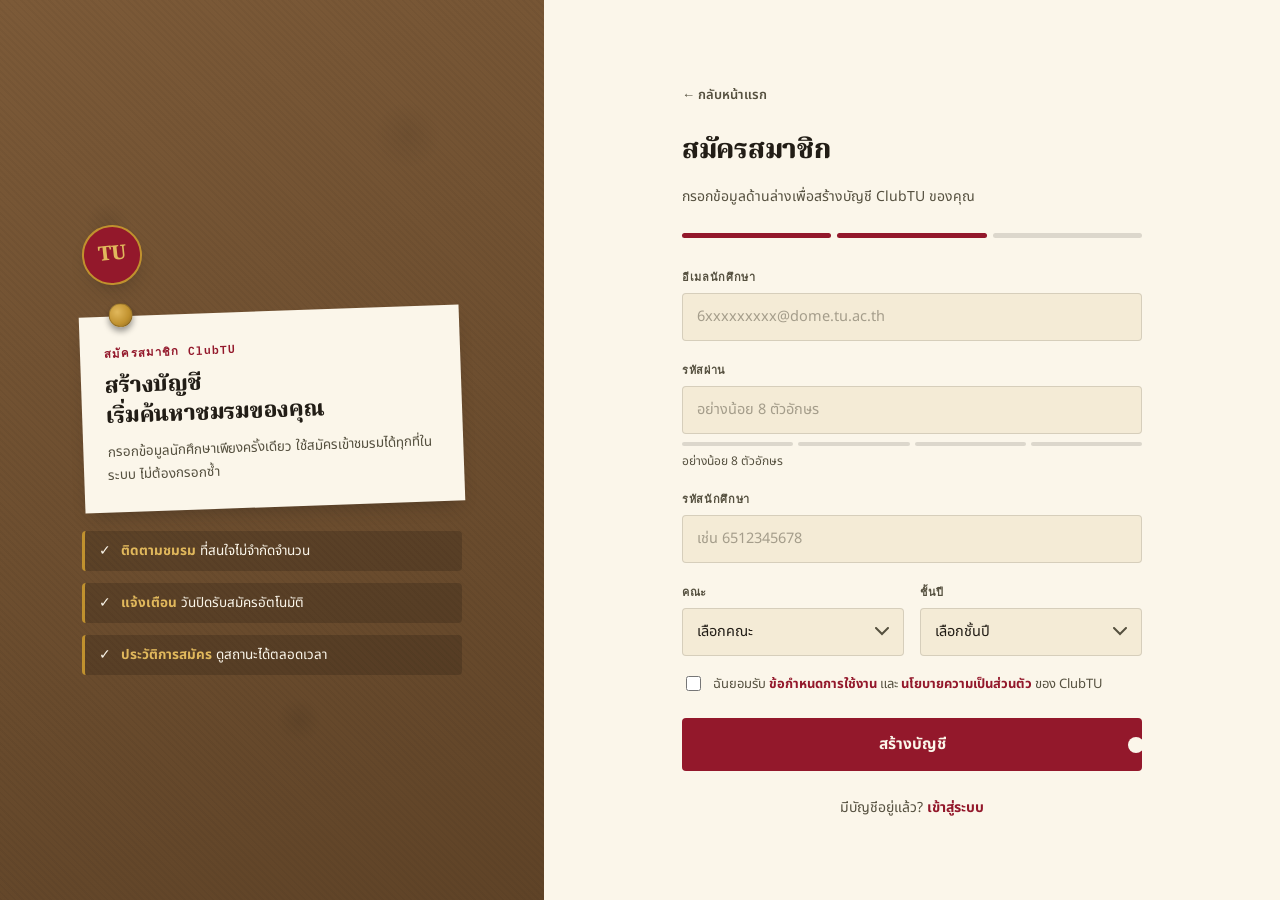
==== homepage.html @ 4a804010 "homepage v1 fix" ====
<!DOCTYPE html>
<html lang="th">
<head>
<meta charset="UTF-8">
<meta name="viewport" content="width=device-width, initial-scale=1.0">
<title>สมัครสมาชิก — ClubTU</title>
<link rel="preconnect" href="https://fonts.googleapis.com">
<link rel="preconnect" href="https://fonts.gstatic.com" crossorigin>
<link href="https://fonts.googleapis.com/css2?family=Noto+Serif+Thai:wght@500;600;700;800&family=Noto+Sans+Thai:wght@400;500;600;700&family=IBM+Plex+Mono:wght@400;500;600&display=swap" rel="stylesheet">
<link rel="stylesheet" href="homepage.css">
</head>
<body>

<div class="screen">

  <div class="board">
    <div class="board-content">
      <div class="seal-big">TU</div>
      <div class="board-note">
        <span class="eyebrow">สมัครสมาชิก ClubTU</span>
        <h2>สร้างบัญชี<br>เริ่มค้นหาชมรมของคุณ</h2>
        <p>กรอกข้อมูลนักศึกษาเพียงครั้งเดียว ใช้สมัครเข้าชมรมได้ทุกที่ในระบบ ไม่ต้องกรอกซ้ำ</p>
      </div>
      <div class="checklist">
        <div class="item">✓ <span><b>ติดตามชมรม</b> ที่สนใจไม่จำกัดจำนวน</span></div>
        <div class="item">✓ <span><b>แจ้งเตือน</b> วันปิดรับสมัครอัตโนมัติ</span></div>
        <div class="item">✓ <span><b>ประวัติการสมัคร</b> ดูสถานะได้ตลอดเวลา</span></div>
      </div>
    </div>
  </div>

  <div class="form-side">
    <div class="form-wrap">
      <a href="#" class="back">← กลับหน้าแรก</a>
      <h1>สมัครสมาชิก</h1>
      <p class="sub">กรอกข้อมูลด้านล่างเพื่อสร้างบัญชี ClubTU ของคุณ</p>

      <div class="step-track">
        <div class="dot filled"></div>
        <div class="dot filled"></div>
        <div class="dot"></div>
      </div>

      <form id="registerForm" novalidate>
        <div class="field">
          <label for="email">อีเมลนักศึกษา</label>
          <input type="email" id="email" placeholder="6xxxxxxxxx@dome.tu.ac.th" required>
        </div>

        <div class="field">
          <label for="password">รหัสผ่าน</label>
          <input type="password" id="password" placeholder="อย่างน้อย 8 ตัวอักษร" minlength="8" required>
          <div class="pw-strength" id="pwStrength"><span></span><span></span><span></span><span></span></div>
          <div class="hint" id="pwHint">อย่างน้อย 8 ตัวอักษร</div>
        </div>

        <div class="field">
          <label for="student_id">รหัสนักศึกษา</label>
          <input type="text" id="student_id" placeholder="เช่น 6512345678" inputmode="numeric" required>
        </div>

        <div class="grid-2">
          <div class="field">
            <label for="faculty">คณะ</label>
            <select id="faculty" required>
              <option value="" disabled selected>เลือกคณะ</option>
              <option>นิติศาสตร์</option>
              <option>พาณิชยศาสตร์และการบัญชี</option>
              <option>รัฐศาสตร์</option>
              <option>เศรษฐศาสตร์</option>
              <option>สังคมสงเคราะห์ศาสตร์</option>
              <option>ศิลปศาสตร์</option>
              <option>วารสารศาสตร์และสื่อสารมวลชน</option>
              <option>วิทยาศาสตร์และเทคโนโลยี</option>
              <option>วิศวกรรมศาสตร์</option>
              <option>แพทยศาสตร์</option>
              <option>สหเวชศาสตร์</option>
              <option>สถาปัตยกรรมศาสตร์และการผังเมือง</option>
              <option>อื่น ๆ</option>
            </select>
          </div>
          <div class="field">
            <label for="year">ชั้นปี</label>
            <select id="year" required>
              <option value="" disabled selected>เลือกชั้นปี</option>
              <option>ปี 1</option>
              <option>ปี 2</option>
              <option>ปี 3</option>
              <option>ปี 4</option>
              <option>ปี 5 ขึ้นไป</option>
            </select>
          </div>
        </div>

        <label class="terms-line">
          <input type="checkbox" id="terms" required>
          <span>ฉันยอมรับ <a href="#">ข้อกำหนดการใช้งาน</a> และ <a href="#">นโยบายความเป็นส่วนตัว</a> ของ ClubTU</span>
        </label>

        <div id="formError" class="form-error" hidden></div>

        <button type="submit" class="btn-ticket">สร้างบัญชี</button>
      </form>

      <div class="login-line">
        มีบัญชีอยู่แล้ว? <a href="#">เข้าสู่ระบบ</a>
      </div>
    </div>
  </div>

</div>

<script src="homepage.js"></script>
</body>
</html>
---- homepage.css ----
:root{
    --cream: #F4EBD6;
    --cork: #7C5A38;
    --cork-dark: #5F4327;
    --crimson: #93182B;
    --crimson-dark: #711220;
    --gold: #C0912E;
    --gold-light: #E1B85C;
    --ink: #221D16;
    --ink-soft: #55503F;
    --paper: #FBF6EA;
    --green: #4B7A50;
    --line: rgba(34,29,22,0.14);
    --shadow-pin: 0 10px 18px -8px rgba(34,29,22,0.35);
  }
  *{ box-sizing:border-box; }
  html,body{ height:100%; margin:0; }
  body{
    font-family:'Noto Sans Thai', sans-serif;
    color:var(--ink);
    background:var(--paper);
    -webkit-font-smoothing:antialiased;
  }
  h1,h2,h3,.display{ font-family:'Noto Serif Thai', serif; font-weight:800; margin:0; letter-spacing:-0.01em; }
  .mono{ font-family:'IBM Plex Mono', monospace; letter-spacing:0.03em; }
  a{ color:inherit; text-decoration:none; }
  button{ font-family:inherit; cursor:pointer; }
  :focus-visible{ outline:3px solid var(--crimson); outline-offset:2px; }

  .screen{
    min-height:100vh;
    display:grid;
    grid-template-columns:0.85fr 1.15fr;
  }
  @media (max-width:960px){
    .screen{ grid-template-columns:1fr; }
  }

  /* ===== LEFT: corkboard panel ===== */
  .board{
    position:relative;
    background:
      radial-gradient(circle at 20% 25%, rgba(0,0,0,0.08) 0, transparent 3%),
      radial-gradient(circle at 75% 15%, rgba(0,0,0,0.06) 0, transparent 4%),
      radial-gradient(circle at 55% 80%, rgba(0,0,0,0.07) 0, transparent 3%),
      repeating-linear-gradient(45deg, rgba(0,0,0,0.035) 0 2px, transparent 2px 5px),
      linear-gradient(160deg, var(--cork) 0%, var(--cork-dark) 100%);
    display:flex;
    align-items:center;
    justify-content:center;
    padding:56px 44px;
    overflow:hidden;
  }
  @media (max-width:960px){
    .board{ padding:40px 28px; min-height:240px; }
  }

  .board-content{ max-width:380px; position:relative; z-index:2; }

  .seal-big{
    width:60px; height:60px;
    border-radius:50%;
    background:var(--crimson);
    color:var(--gold-light);
    border:2.5px solid var(--gold);
    display:flex; align-items:center; justify-content:center;
    font-family:'Noto Serif Thai', serif;
    font-weight:800; font-size:20px;
    transform:rotate(-6deg);
    box-shadow:var(--shadow-pin);
    margin-bottom:26px;
  }

  .board-note{
    background:var(--paper);
    box-shadow:var(--shadow-pin);
    padding:26px 24px;
    position:relative;
    transform:rotate(-2deg);
  }
  .board-note::before{
    content:"";
    position:absolute; top:-13px; left:30px;
    width:22px; height:22px; border-radius:50%;
    background:radial-gradient(circle at 35% 35%, var(--gold-light), var(--gold) 60%, #8a651f 100%);
    box-shadow:0 4px 6px rgba(0,0,0,0.4);
    border:1px solid rgba(0,0,0,0.2);
  }
  .board-note .eyebrow{
    font-family:'IBM Plex Mono', monospace;
    font-size:11.5px; font-weight:600; letter-spacing:0.1em;
    color:var(--crimson);
    margin-bottom:10px;
    display:block;
  }
  .board-note h2{
    font-size:22px; line-height:1.35; color:var(--ink); margin-bottom:10px;
  }
  .board-note p{
    font-size:13.5px; line-height:1.65; color:var(--ink-soft); margin:0;
  }

  .checklist{
    margin-top:24px;
    display:flex; flex-direction:column; gap:12px;
  }
  .checklist .item{
    display:flex; align-items:flex-start; gap:10px;
    font-size:13.5px; color:var(--paper);
    background:rgba(0,0,0,0.16);
    padding:10px 14px;
    border-radius:4px;
    border-left:3px solid var(--gold);
  }
  .checklist .item b{ color:var(--gold-light); }

  @media (max-width:960px){ .checklist{ display:none; } }

  /* ===== RIGHT: form panel ===== */
  .form-side{
    display:flex;
    align-items:center;
    justify-content:center;
    padding:48px 32px;
  }
  .form-wrap{ width:100%; max-width:460px; }

  .form-wrap .back{
    font-size:13px; color:var(--ink-soft); font-weight:600; margin-bottom:24px; display:inline-flex; align-items:center; gap:6px;
  }
  .form-wrap .back:hover{ color:var(--crimson); }

  .form-wrap h1{ font-size:27px; margin-bottom:6px; }
  .form-wrap .sub{ font-size:14px; color:var(--ink-soft); margin-bottom:26px; }

  .step-track{
    display:flex; align-items:center; gap:6px;
    margin-bottom:28px;
  }
  .step-track .dot{
    height:5px; flex:1; border-radius:99px;
    background:var(--line);
  }
  .step-track .dot.filled{ background:var(--crimson); }

  .grid-2{
    display:grid; grid-template-columns:1fr 1fr; gap:16px;
  }
  @media (max-width:420px){ .grid-2{ grid-template-columns:1fr; } }

  .field{ margin-bottom:18px; }
  .field label{
    display:block;
    font-family:'IBM Plex Mono', monospace;
    font-size:11px; font-weight:600; letter-spacing:0.06em;
    color:var(--ink-soft);
    text-transform:uppercase;
    margin-bottom:7px;
  }
  .field input, .field select{
    width:100%;
    padding:12px 14px;
    font-family:'Noto Sans Thai', sans-serif;
    font-size:14.5px;
    color:var(--ink);
    background:var(--cream);
    border:1.5px solid var(--line);
    border-radius:4px;
    transition:border-color .15s ease, background .15s ease;
    appearance:none;
    -webkit-appearance:none;
  }
  .field select{
    background-image:url("data:image/svg+xml,%3Csvg xmlns='http://www.w3.org/2000/svg' width='14' height='9' viewBox='0 0 14 9'%3E%3Cpath d='M1 1L7 7L13 1' stroke='%2355503F' stroke-width='2' fill='none' stroke-linecap='round'/%3E%3C/svg%3E");
    background-repeat:no-repeat;
    background-position:right 14px center;
    padding-right:36px;
  }
  .field input::placeholder{ color:rgba(85,80,63,0.5); }
  .field input:focus, .field select:focus{
    border-color:var(--crimson);
    background:var(--paper);
    outline:none;
  }
  .hint{ font-size:12px; color:var(--ink-soft); margin-top:6px; }

  .pw-strength{
    display:flex; gap:5px; margin-top:8px;
  }
  .pw-strength span{ height:4px; flex:1; background:var(--line); border-radius:99px; }

  .terms-line{
    display:flex; align-items:flex-start; gap:9px;
    font-size:13px; color:var(--ink-soft);
    margin-bottom:24px; line-height:1.55;
  }
  .terms-line input{ accent-color:var(--crimson); width:15px; height:15px; margin-top:2px; flex-shrink:0; }
  .terms-line a{ color:var(--crimson); font-weight:700; }
  .terms-line a:hover{ text-decoration:underline; }

  .btn-ticket{
    width:100%;
    background:var(--crimson);
    color:var(--paper);
    padding:15px 22px;
    font-weight:700;
    font-size:15.5px;
    border-radius:4px;
    border:none;
    position:relative;
    display:flex; align-items:center; justify-content:center; gap:10px;
    transition:background .15s ease, transform .15s ease;
  }
  .btn-ticket::after{
    content:"";
    position:absolute; right:-2px; top:50%; transform:translateY(-50%);
    width:16px; height:16px; border-radius:50%;
    background:var(--paper);
  }
  .btn-ticket:hover{ background:var(--crimson-dark); transform:translateY(-1px); }

  .login-line{
    text-align:center;
    margin-top:26px;
    font-size:14px;
    color:var(--ink-soft);
  }
  .login-line a{ color:var(--crimson); font-weight:700; }
  .login-line a:hover{ text-decoration:underline; }

  @media (prefers-reduced-motion:reduce){
    *{ transition:none !important; }
  }

/* ===== FORM ERROR + PASSWORD STRENGTH STATES ===== */
.form-error{
  background:rgba(147,24,43,0.08);
  border:1.5px solid var(--crimson);
  color:var(--crimson);
  font-size:13px;
  padding:10px 14px;
  border-radius:4px;
  margin-bottom:18px;
}
.pw-strength span.weak{ background:var(--crimson); }
.pw-strength span.okay{ background:var(--gold); }
.pw-strength span.good{ background:var(--green); }
.field input.invalid{ border-color:var(--crimson); }
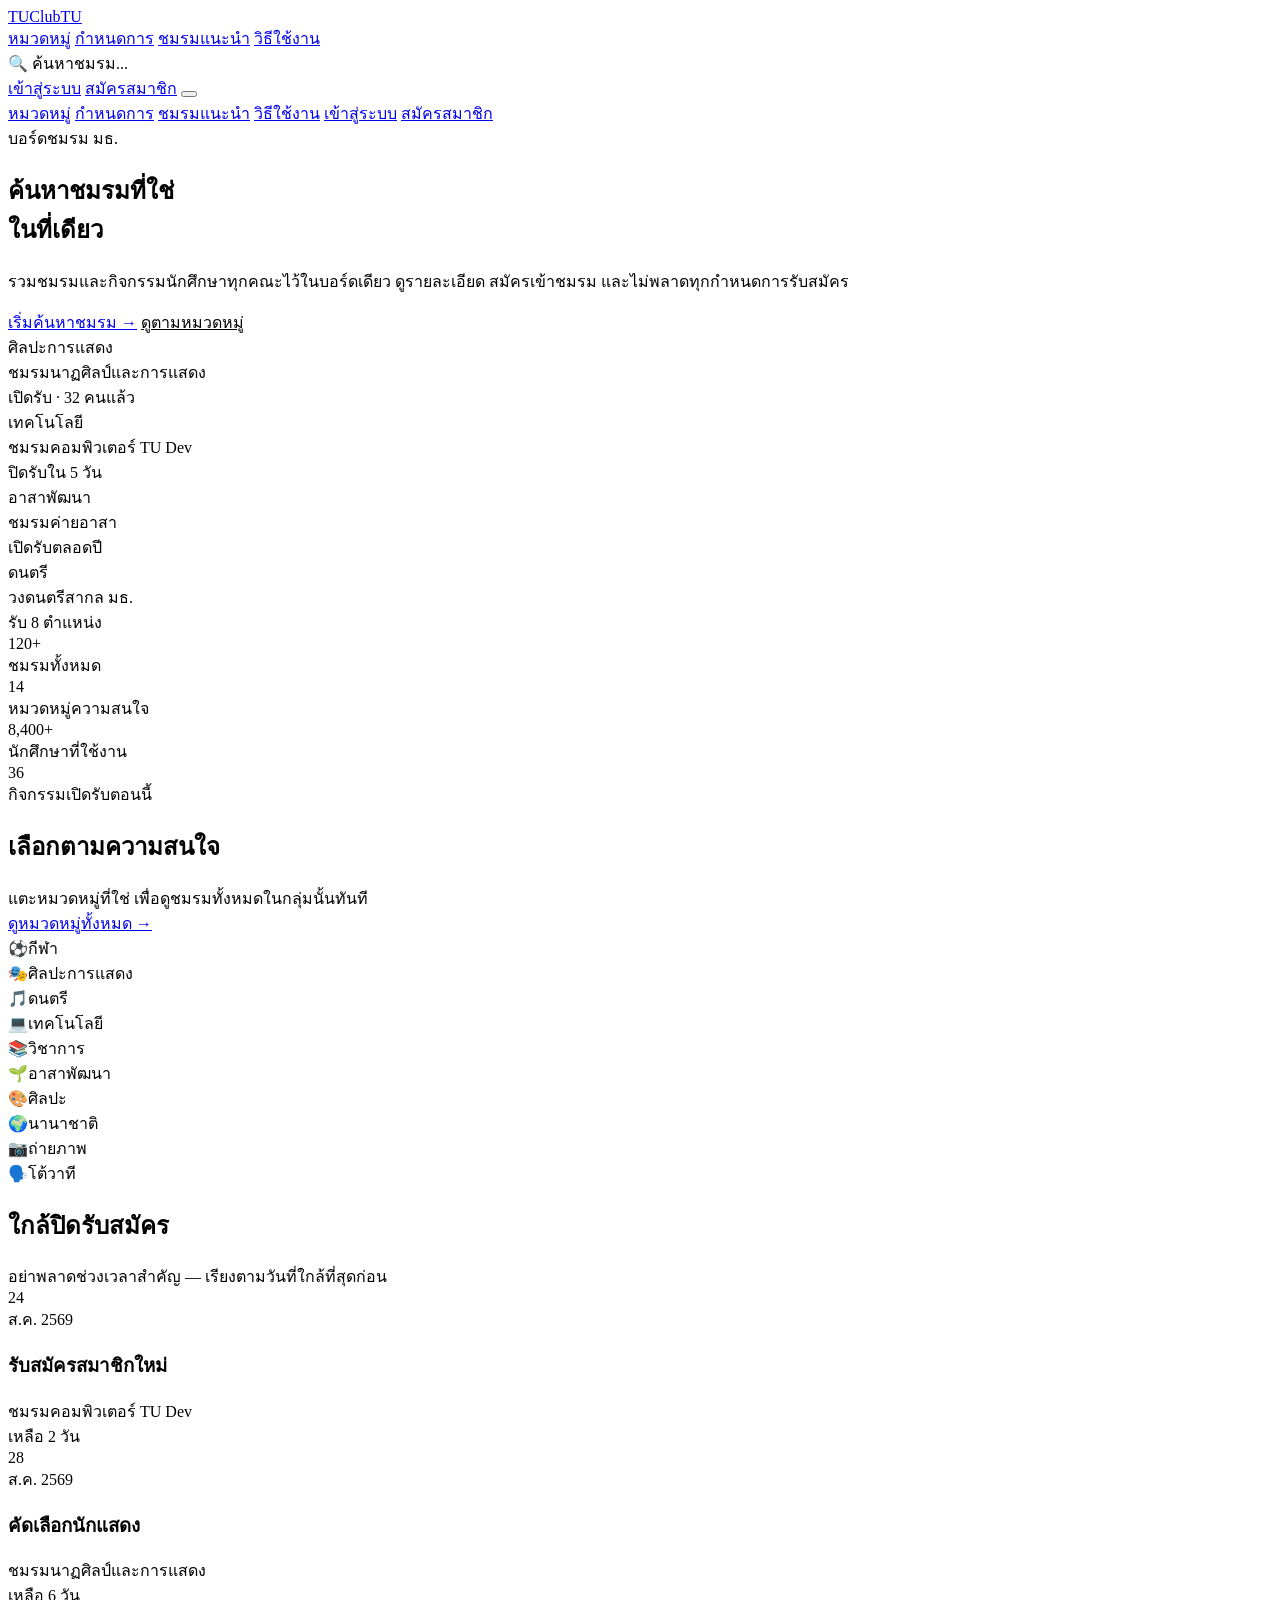
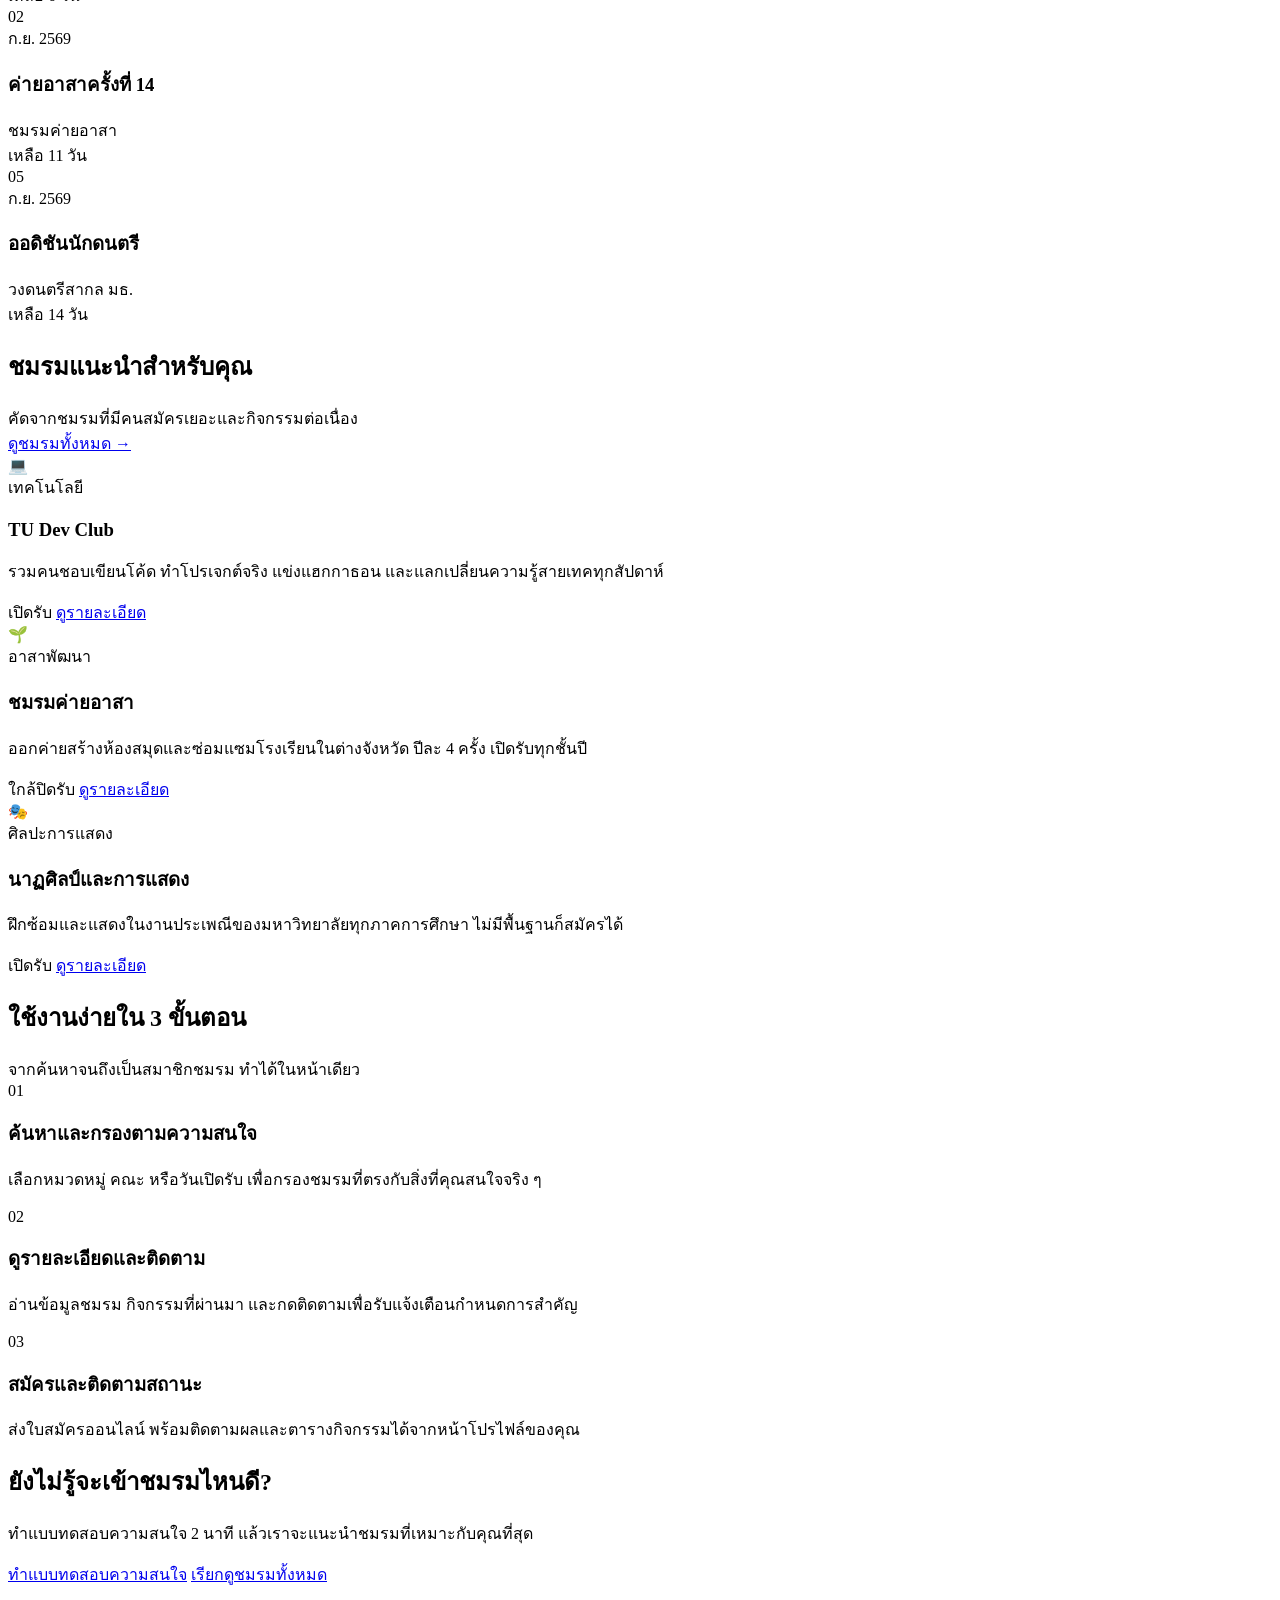
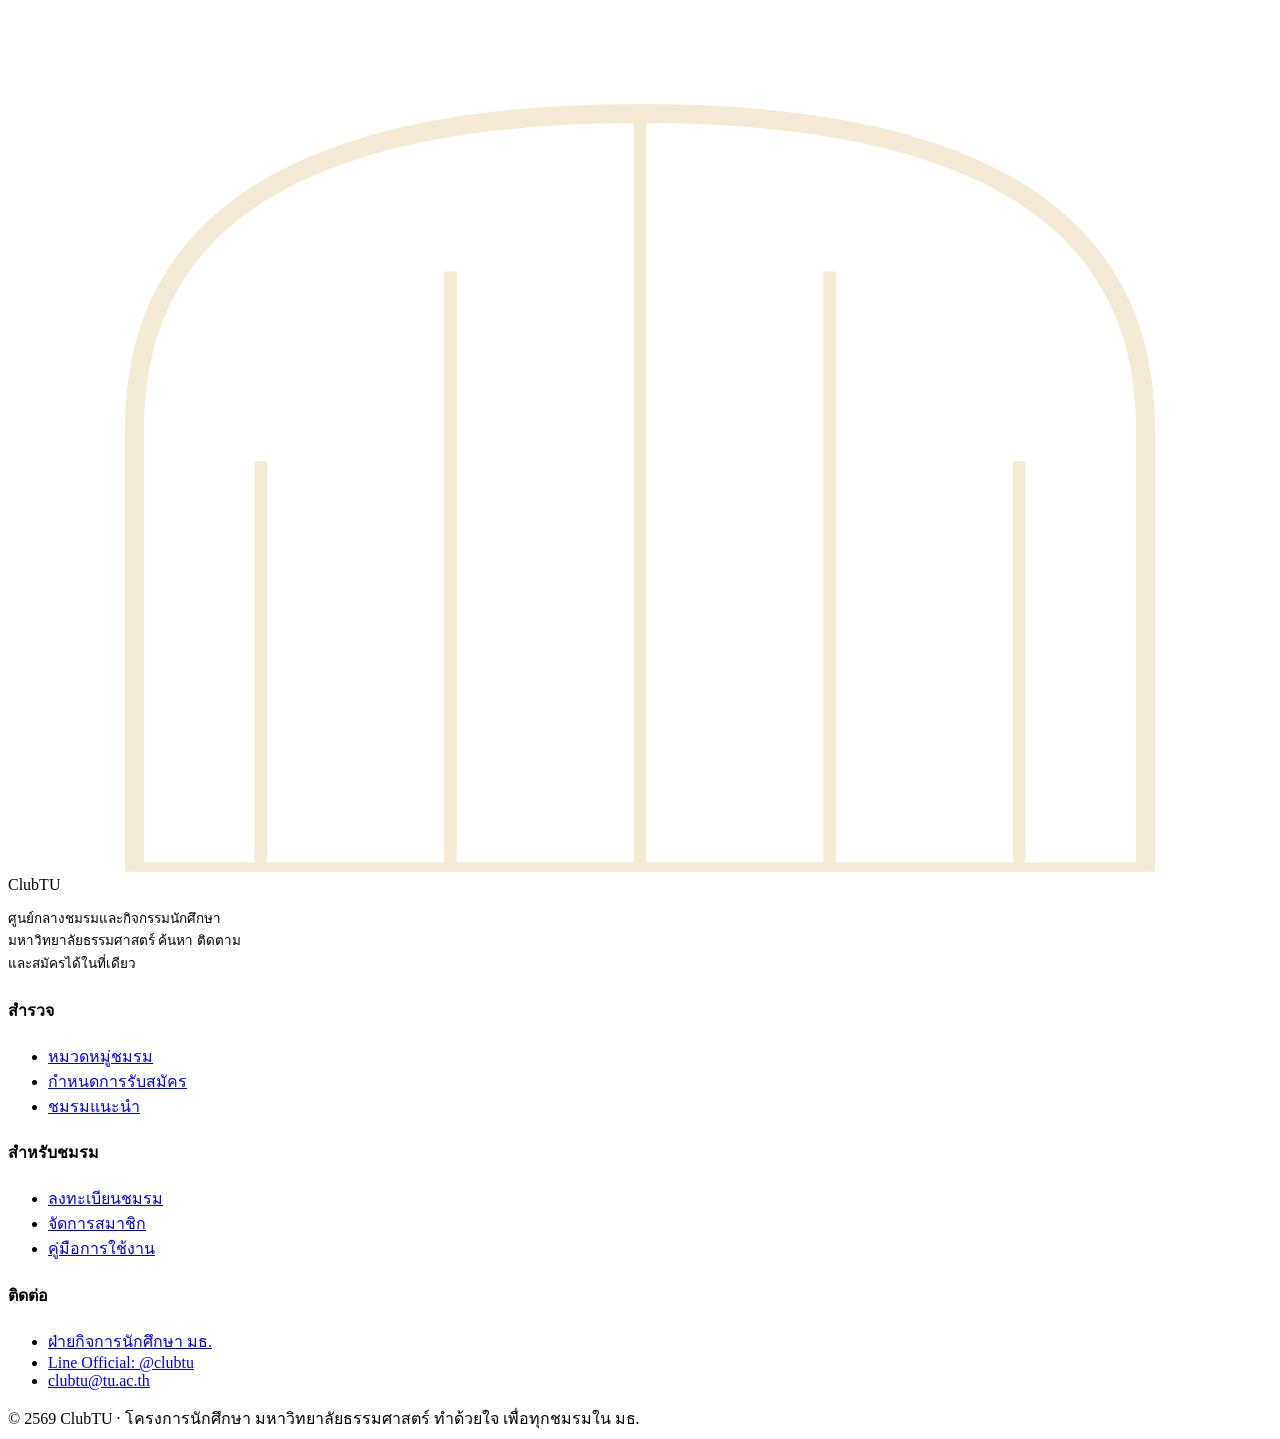
==== commit b24ebbc5: "homepage v1 fix" ====
--- a/homepage.html
+++ b/homepage.html
@@ -3,113 +3,287 @@
 <head>
 <meta charset="UTF-8">
 <meta name="viewport" content="width=device-width, initial-scale=1.0">
-<title>สมัครสมาชิก — ClubTU</title>
+<title>ClubTU — ค้นหาชมรมที่ใช่ในที่เดียว</title>
 <link rel="preconnect" href="https://fonts.googleapis.com">
 <link rel="preconnect" href="https://fonts.gstatic.com" crossorigin>
 <link href="https://fonts.googleapis.com/css2?family=Noto+Serif+Thai:wght@500;600;700;800&family=Noto+Sans+Thai:wght@400;500;600;700&family=IBM+Plex+Mono:wght@400;500;600&display=swap" rel="stylesheet">
-<link rel="stylesheet" href="homepage.css">
+<link rel="stylesheet" href="styles.css">
 </head>
 <body>
 
-<div class="screen">
-
-  <div class="board">
-    <div class="board-content">
-      <div class="seal-big">TU</div>
-      <div class="board-note">
-        <span class="eyebrow">สมัครสมาชิก ClubTU</span>
-        <h2>สร้างบัญชี<br>เริ่มค้นหาชมรมของคุณ</h2>
-        <p>กรอกข้อมูลนักศึกษาเพียงครั้งเดียว ใช้สมัครเข้าชมรมได้ทุกที่ในระบบ ไม่ต้องกรอกซ้ำ</p>
-      </div>
-      <div class="checklist">
-        <div class="item">✓ <span><b>ติดตามชมรม</b> ที่สนใจไม่จำกัดจำนวน</span></div>
-        <div class="item">✓ <span><b>แจ้งเตือน</b> วันปิดรับสมัครอัตโนมัติ</span></div>
-        <div class="item">✓ <span><b>ประวัติการสมัคร</b> ดูสถานะได้ตลอดเวลา</span></div>
-      </div>
-    </div>
-  </div>
-
-  <div class="form-side">
-    <div class="form-wrap">
-      <a href="#" class="back">← กลับหน้าแรก</a>
-      <h1>สมัครสมาชิก</h1>
-      <p class="sub">กรอกข้อมูลด้านล่างเพื่อสร้างบัญชี ClubTU ของคุณ</p>
-
-      <div class="step-track">
-        <div class="dot filled"></div>
-        <div class="dot filled"></div>
-        <div class="dot"></div>
-      </div>
-
-      <form id="registerForm" novalidate>
-        <div class="field">
-          <label for="email">อีเมลนักศึกษา</label>
-          <input type="email" id="email" placeholder="6xxxxxxxxx@dome.tu.ac.th" required>
-        </div>
-
-        <div class="field">
-          <label for="password">รหัสผ่าน</label>
-          <input type="password" id="password" placeholder="อย่างน้อย 8 ตัวอักษร" minlength="8" required>
-          <div class="pw-strength" id="pwStrength"><span></span><span></span><span></span><span></span></div>
-          <div class="hint" id="pwHint">อย่างน้อย 8 ตัวอักษร</div>
-        </div>
-
-        <div class="field">
-          <label for="student_id">รหัสนักศึกษา</label>
-          <input type="text" id="student_id" placeholder="เช่น 6512345678" inputmode="numeric" required>
-        </div>
-
-        <div class="grid-2">
-          <div class="field">
-            <label for="faculty">คณะ</label>
-            <select id="faculty" required>
-              <option value="" disabled selected>เลือกคณะ</option>
-              <option>นิติศาสตร์</option>
-              <option>พาณิชยศาสตร์และการบัญชี</option>
-              <option>รัฐศาสตร์</option>
-              <option>เศรษฐศาสตร์</option>
-              <option>สังคมสงเคราะห์ศาสตร์</option>
-              <option>ศิลปศาสตร์</option>
-              <option>วารสารศาสตร์และสื่อสารมวลชน</option>
-              <option>วิทยาศาสตร์และเทคโนโลยี</option>
-              <option>วิศวกรรมศาสตร์</option>
-              <option>แพทยศาสตร์</option>
-              <option>สหเวชศาสตร์</option>
-              <option>สถาปัตยกรรมศาสตร์และการผังเมือง</option>
-              <option>อื่น ๆ</option>
-            </select>
-          </div>
-          <div class="field">
-            <label for="year">ชั้นปี</label>
-            <select id="year" required>
-              <option value="" disabled selected>เลือกชั้นปี</option>
-              <option>ปี 1</option>
-              <option>ปี 2</option>
-              <option>ปี 3</option>
-              <option>ปี 4</option>
-              <option>ปี 5 ขึ้นไป</option>
-            </select>
+<header>
+  <div class="header-inner">
+    <a href="#" class="logo"><span class="seal">TU</span>ClubTU</a>
+    <nav class="main-nav">
+      <a href="#categories">หมวดหมู่</a>
+      <a href="#deadlines">กำหนดการ</a>
+      <a href="#featured">ชมรมแนะนำ</a>
+      <a href="#how">วิธีใช้งาน</a>
+    </nav>
+    <div class="header-actions">
+      <div class="search-pill">🔍 ค้นหาชมรม...</div>
+      <a href="#" class="btn btn-ghost">เข้าสู่ระบบ</a>
+      <a href="#" class="btn btn-primary">สมัครสมาชิก</a>
+      <button class="menu-toggle" id="menuToggle" aria-label="เปิดเมนู" aria-expanded="false">
+        <span></span><span></span><span></span>
+      </button>
+    </div>
+  </div>
+  <nav class="mobile-nav" id="mobileNav">
+    <a href="#categories">หมวดหมู่</a>
+    <a href="#deadlines">กำหนดการ</a>
+    <a href="#featured">ชมรมแนะนำ</a>
+    <a href="#how">วิธีใช้งาน</a>
+    <a href="#" class="btn btn-ghost">เข้าสู่ระบบ</a>
+    <a href="#" class="btn btn-primary">สมัครสมาชิก</a>
+  </nav>
+</header>
+
+<section class="hero">
+  <div class="wrap hero-grid">
+    <div class="note">
+      <span class="eyebrow-stamp">บอร์ดชมรม มธ.</span>
+      <h1>ค้นหาชมรมที่ใช่<br>ใน<span class="accent">ที่เดียว</span></h1>
+      <p class="lede">รวมชมรมและกิจกรรมนักศึกษาทุกคณะไว้ในบอร์ดเดียว ดูรายละเอียด สมัครเข้าชมรม และไม่พลาดทุกกำหนดการรับสมัคร</p>
+      <div class="hero-ctas">
+        <a href="#featured" class="btn btn-ticket">เริ่มค้นหาชมรม →</a>
+        <a href="#categories" class="btn btn-outline" style="border-color:var(--ink); color:var(--ink);">ดูตามหมวดหมู่</a>
+      </div>
+    </div>
+    <div class="flyer-stack">
+      <div class="flyer f1">
+        <span class="tag">ศิลปะการแสดง</span>
+        <div class="name">ชมรมนาฏศิลป์และการแสดง</div>
+        <div class="meta">เปิดรับ · 32 คนแล้ว</div>
+      </div>
+      <div class="flyer f2">
+        <span class="tag">เทคโนโลยี</span>
+        <div class="name">ชมรมคอมพิวเตอร์ TU Dev</div>
+        <div class="meta">ปิดรับใน 5 วัน</div>
+      </div>
+      <div class="flyer f3">
+        <span class="tag">อาสาพัฒนา</span>
+        <div class="name">ชมรมค่ายอาสา</div>
+        <div class="meta">เปิดรับตลอดปี</div>
+      </div>
+      <div class="flyer f4">
+        <span class="tag">ดนตรี</span>
+        <div class="name">วงดนตรีสากล มธ.</div>
+        <div class="meta">รับ 8 ตำแหน่ง</div>
+      </div>
+    </div>
+  </div>
+</section>
+
+<div class="stats-strip">
+  <div class="stats-inner">
+    <div class="stat"><div class="num">120+</div><div class="lbl">ชมรมทั้งหมด</div></div>
+    <div class="stat"><div class="num">14</div><div class="lbl">หมวดหมู่ความสนใจ</div></div>
+    <div class="stat"><div class="num">8,400+</div><div class="lbl">นักศึกษาที่ใช้งาน</div></div>
+    <div class="stat"><div class="num">36</div><div class="lbl">กิจกรรมเปิดรับตอนนี้</div></div>
+  </div>
+</div>
+
+<section id="categories">
+  <div class="wrap">
+    <div class="section-head">
+      <div>
+        <h2>เลือกตามความสนใจ</h2>
+        <div class="sub">แตะหมวดหมู่ที่ใช่ เพื่อดูชมรมทั้งหมดในกลุ่มนั้นทันที</div>
+      </div>
+      <a href="#" class="club-link">ดูหมวดหมู่ทั้งหมด →</a>
+    </div>
+    <div class="stamp-row">
+      <div class="stamp"><span class="ico">⚽</span>กีฬา</div>
+      <div class="stamp"><span class="ico">🎭</span>ศิลปะการแสดง</div>
+      <div class="stamp"><span class="ico">🎵</span>ดนตรี</div>
+      <div class="stamp"><span class="ico">💻</span>เทคโนโลยี</div>
+      <div class="stamp"><span class="ico">📚</span>วิชาการ</div>
+      <div class="stamp"><span class="ico">🌱</span>อาสาพัฒนา</div>
+      <div class="stamp"><span class="ico">🎨</span>ศิลปะ</div>
+      <div class="stamp"><span class="ico">🌍</span>นานาชาติ</div>
+      <div class="stamp"><span class="ico">📷</span>ถ่ายภาพ</div>
+      <div class="stamp"><span class="ico">🗣️</span>โต้วาที</div>
+    </div>
+  </div>
+</section>
+
+<section id="deadlines" style="background:var(--cream-dark);">
+  <div class="wrap">
+    <div class="section-head">
+      <div>
+        <h2>ใกล้ปิดรับสมัคร</h2>
+        <div class="sub">อย่าพลาดช่วงเวลาสำคัญ — เรียงตามวันที่ใกล้ที่สุดก่อน</div>
+      </div>
+    </div>
+    <div class="deadline-row">
+      <div class="deadline-card">
+        <div class="date mono">24</div>
+        <div class="month mono">ส.ค. 2569</div>
+        <h3>รับสมัครสมาชิกใหม่</h3>
+        <div class="club">ชมรมคอมพิวเตอร์ TU Dev</div>
+        <span class="urgency high">เหลือ 2 วัน</span>
+      </div>
+      <div class="deadline-card">
+        <div class="date mono">28</div>
+        <div class="month mono">ส.ค. 2569</div>
+        <h3>คัดเลือกนักแสดง</h3>
+        <div class="club">ชมรมนาฏศิลป์และการแสดง</div>
+        <span class="urgency high">เหลือ 6 วัน</span>
+      </div>
+      <div class="deadline-card">
+        <div class="date mono">02</div>
+        <div class="month mono">ก.ย. 2569</div>
+        <h3>ค่ายอาสาครั้งที่ 14</h3>
+        <div class="club">ชมรมค่ายอาสา</div>
+        <span class="urgency mid">เหลือ 11 วัน</span>
+      </div>
+      <div class="deadline-card">
+        <div class="date mono">05</div>
+        <div class="month mono">ก.ย. 2569</div>
+        <h3>ออดิชันนักดนตรี</h3>
+        <div class="club">วงดนตรีสากล มธ.</div>
+        <span class="urgency mid">เหลือ 14 วัน</span>
+      </div>
+    </div>
+  </div>
+</section>
+
+<section id="featured">
+  <div class="wrap">
+    <div class="section-head">
+      <div>
+        <h2>ชมรมแนะนำสำหรับคุณ</h2>
+        <div class="sub">คัดจากชมรมที่มีคนสมัครเยอะและกิจกรรมต่อเนื่อง</div>
+      </div>
+      <a href="#" class="club-link">ดูชมรมทั้งหมด →</a>
+    </div>
+    <div class="club-grid">
+      <div class="club-card">
+        <div class="club-banner"><div class="club-emoji">💻</div></div>
+        <div class="club-body">
+          <div class="club-cat">เทคโนโลยี</div>
+          <h3>TU Dev Club</h3>
+          <p class="club-desc">รวมคนชอบเขียนโค้ด ทำโปรเจกต์จริง แข่งแฮกกาธอน และแลกเปลี่ยนความรู้สายเทคทุกสัปดาห์</p>
+          <div class="club-foot">
+            <span class="status-pill open">เปิดรับ</span>
+            <a href="#" class="club-link">ดูรายละเอียด</a>
           </div>
         </div>
-
-        <label class="terms-line">
-          <input type="checkbox" id="terms" required>
-          <span>ฉันยอมรับ <a href="#">ข้อกำหนดการใช้งาน</a> และ <a href="#">นโยบายความเป็นส่วนตัว</a> ของ ClubTU</span>
-        </label>
-
-        <div id="formError" class="form-error" hidden></div>
-
-        <button type="submit" class="btn-ticket">สร้างบัญชี</button>
-      </form>
-
-      <div class="login-line">
-        มีบัญชีอยู่แล้ว? <a href="#">เข้าสู่ระบบ</a>
-      </div>
-    </div>
-  </div>
-
+      </div>
+      <div class="club-card">
+        <div class="club-banner alt2"><div class="club-emoji">🌱</div></div>
+        <div class="club-body">
+          <div class="club-cat">อาสาพัฒนา</div>
+          <h3>ชมรมค่ายอาสา</h3>
+          <p class="club-desc">ออกค่ายสร้างห้องสมุดและซ่อมแซมโรงเรียนในต่างจังหวัด ปีละ 4 ครั้ง เปิดรับทุกชั้นปี</p>
+          <div class="club-foot">
+            <span class="status-pill soon">ใกล้ปิดรับ</span>
+            <a href="#" class="club-link">ดูรายละเอียด</a>
+          </div>
+        </div>
+      </div>
+      <div class="club-card">
+        <div class="club-banner alt3"><div class="club-emoji">🎭</div></div>
+        <div class="club-body">
+          <div class="club-cat">ศิลปะการแสดง</div>
+          <h3>นาฏศิลป์และการแสดง</h3>
+          <p class="club-desc">ฝึกซ้อมและแสดงในงานประเพณีของมหาวิทยาลัยทุกภาคการศึกษา ไม่มีพื้นฐานก็สมัครได้</p>
+          <div class="club-foot">
+            <span class="status-pill open">เปิดรับ</span>
+            <a href="#" class="club-link">ดูรายละเอียด</a>
+          </div>
+        </div>
+      </div>
+    </div>
+  </div>
+</section>
+
+<section id="how" style="background:var(--cream-dark);">
+  <div class="wrap">
+    <div class="section-head">
+      <div>
+        <h2>ใช้งานง่ายใน 3 ขั้นตอน</h2>
+        <div class="sub">จากค้นหาจนถึงเป็นสมาชิกชมรม ทำได้ในหน้าเดียว</div>
+      </div>
+    </div>
+    <div class="steps">
+      <div class="step">
+        <span class="step-num">01</span>
+        <h3>ค้นหาและกรองตามความสนใจ</h3>
+        <p>เลือกหมวดหมู่ คณะ หรือวันเปิดรับ เพื่อกรองชมรมที่ตรงกับสิ่งที่คุณสนใจจริง ๆ</p>
+      </div>
+      <div class="step">
+        <span class="step-num">02</span>
+        <h3>ดูรายละเอียดและติดตาม</h3>
+        <p>อ่านข้อมูลชมรม กิจกรรมที่ผ่านมา และกดติดตามเพื่อรับแจ้งเตือนกำหนดการสำคัญ</p>
+      </div>
+      <div class="step">
+        <span class="step-num">03</span>
+        <h3>สมัครและติดตามสถานะ</h3>
+        <p>ส่งใบสมัครออนไลน์ พร้อมติดตามผลและตารางกิจกรรมได้จากหน้าโปรไฟล์ของคุณ</p>
+      </div>
+    </div>
+  </div>
+</section>
+
+<div class="cta-band">
+  <h2>ยังไม่รู้จะเข้าชมรมไหนดี?</h2>
+  <p>ทำแบบทดสอบความสนใจ 2 นาที แล้วเราจะแนะนำชมรมที่เหมาะกับคุณที่สุด</p>
+  <div class="btns">
+    <a href="#" class="btn btn-on-crimson">ทำแบบทดสอบความสนใจ</a>
+    <a href="#" class="btn btn-outline-light">เรียกดูชมรมทั้งหมด</a>
+  </div>
 </div>
 
-<script src="homepage.js"></script>
+<footer>
+  <svg class="dome" viewBox="0 0 200 140" fill="none" xmlns="http://www.w3.org/2000/svg">
+    <path d="M20 140 L20 70 Q20 20 100 20 Q180 20 180 70 L180 140" stroke="#F4EBD6" stroke-width="3"/>
+    <line x1="20" y1="140" x2="180" y2="140" stroke="#F4EBD6" stroke-width="3"/>
+    <line x1="40" y1="140" x2="40" y2="75" stroke="#F4EBD6" stroke-width="2"/>
+    <line x1="70" y1="140" x2="70" y2="45" stroke="#F4EBD6" stroke-width="2"/>
+    <line x1="100" y1="140" x2="100" y2="20" stroke="#F4EBD6" stroke-width="2"/>
+    <line x1="130" y1="140" x2="130" y2="45" stroke="#F4EBD6" stroke-width="2"/>
+    <line x1="160" y1="140" x2="160" y2="75" stroke="#F4EBD6" stroke-width="2"/>
+  </svg>
+  <div class="wrap">
+    <div class="footer-grid">
+      <div>
+        <div class="footer-logo">ClubTU</div>
+        <p style="font-size:13.5px; line-height:1.7; max-width:260px;">ศูนย์กลางชมรมและกิจกรรมนักศึกษามหาวิทยาลัยธรรมศาสตร์ ค้นหา ติดตาม และสมัครได้ในที่เดียว</p>
+      </div>
+      <div>
+        <h4>สำรวจ</h4>
+        <ul>
+          <li><a href="#categories">หมวดหมู่ชมรม</a></li>
+          <li><a href="#deadlines">กำหนดการรับสมัคร</a></li>
+          <li><a href="#featured">ชมรมแนะนำ</a></li>
+        </ul>
+      </div>
+      <div>
+        <h4>สำหรับชมรม</h4>
+        <ul>
+          <li><a href="#">ลงทะเบียนชมรม</a></li>
+          <li><a href="#">จัดการสมาชิก</a></li>
+          <li><a href="#">คู่มือการใช้งาน</a></li>
+        </ul>
+      </div>
+      <div>
+        <h4>ติดต่อ</h4>
+        <ul>
+          <li><a href="#">ฝ่ายกิจการนักศึกษา มธ.</a></li>
+          <li><a href="#">Line Official: @clubtu</a></li>
+          <li><a href="#">clubtu@tu.ac.th</a></li>
+        </ul>
+      </div>
+    </div>
+    <div class="footer-bottom">
+      <span>© 2569 ClubTU · โครงการนักศึกษา มหาวิทยาลัยธรรมศาสตร์</span>
+      <span>ทำด้วยใจ เพื่อทุกชมรมใน มธ.</span>
+    </div>
+  </div>
+</footer>
+
+<script src="script.js"></script>
 </body>
 </html>
